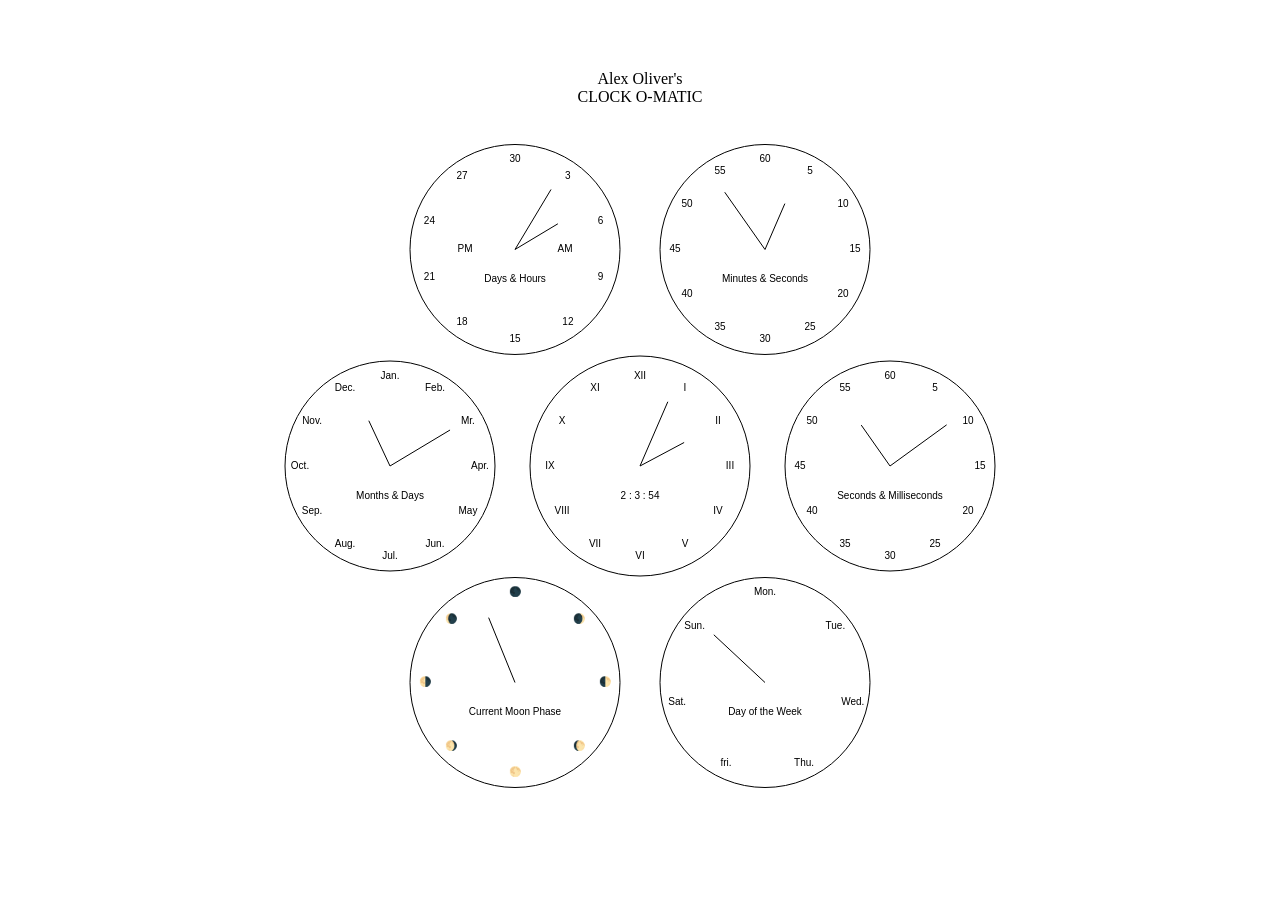
==== clock/index.html @ 111ed1f0 "Add clock display with moon phase functionality This HTML file implements a clock that displays the " ====
<!--

Alex Oliver, 2026
Display the 'time'

-->
<!DOCTYPE html><html>
<head>
<link rel="apple-touch-icon" sizes="180x180" href="favicon/apple-touch-icon.png">
<link rel="icon" type="image/png" sizes="32x32" href="favicon/favicon-32x32.png">
<link rel="icon" type="image/png" sizes="16x16" href="favicon/favicon-16x16.png">
<link rel="manifest" href="favicon/site.webmanifest">
<title>Alex Oliver's Clock O-Matic</title>
</head>
<body style="margin: 0; height: 100vh; display: flex; justify-content: center; align-items: center;">
    <div style="width: 800px; text-align: center;">
        Alex Oliver's<br>CLOCK O-MATIC
        <canvas width="720" height="720" id="canvas"></canvas>
    </div>
</body>
<script>
    const canvas = document.getElementById("canvas");
    const ctx = canvas.getContext("2d");

    ctx.textAlign = "center";
    ctx.textBaseline = "middle";

    const r = 90;
    const fr = 70;
    const sr = 50;
    const d = 250;

    function getMoonPhase(yer, month, day) {
        // https://gist.github.com/endel/dfe6bb2fbe679781948c

        var c = e = jd = b = 0;

        if (month < 3) {
            yer --;
            month += 12;
        }

        ++ month;

        c = 365.25*yer;
        e = 30.6*month;
        jd = c+e+day-694039.09;
        jd /= 29.5305882;
        b = parseInt(jd);
        jd -= b;
        b = jd*8; // b = Math.round(jd*8);

        if (b >= 8 ) {
            b = 0;
        }

        // 0 => New Moon
        // 1 => Waxing Crescent Moon
        // 2 => Qurter Moon
        // 3 => Waxing Gibbous Moon
        // 4 => Full Moon
        // 5 => Waning Gibbous Moon
        // 6 => Last Qurter Moon
        // 7 => Waning Crescent Moon
        
        return b;
    }

    function drawClock(x, y, fast, slow, type, name, size) {
        fast = (2*Math.PI)*fast-Math.PI/2;
        slow = (2*Math.PI)*slow-Math.PI/2;

        ctx.save();
        ctx.translate(x, y);

        // draw intervals
        if (type == 0) {
            for (let i = -2; i < 10; i ++) {
                const a = i*Math.PI/6;
                ctx.fillText(i+3, Math.cos(a)*r, Math.sin(a)*r);
            }
        } else if (type == 1) {
            for (let i = -2; i < 10; i ++) {
                const a = i*Math.PI/6;
                ctx.fillText((i+3)*5, Math.cos(a)*r, Math.sin(a)*r);
            }
        } else if (type == 2) {
            for (let i = -1.5; i < 8.5; i ++) {
                const a = i*Math.PI/5;
                ctx.fillText((i+2.5)*3, Math.cos(a)*r, Math.sin(a)*r);
            }

            ctx.fillText("PM", -50, 0);
            ctx.fillText("AM", 50, 0);
        } else if (type == 3) {
            const months = ["Apr.", "May", "Jun.", "Jul.", "Aug.", "Sep.", "Oct.", "Nov.", "Dec.", "Jan.", "Feb.", "Mr."];

            for (let i = 0; i < 12; i ++) {
                const a = i*Math.PI/6;
                ctx.fillText(months[i], Math.cos(a)*r, Math.sin(a)*r);
            }
        } else if (type == 4) {
            const roman = ["III", "IV", "V", "VI", "VII", "VIII", "IX", "X", "XI", "XII", "I", "II"];
            for (let i = 0; i < 12; i ++) {
                const a = i*Math.PI/6;
                ctx.fillText(roman[i], Math.cos(a)*r, Math.sin(a)*r);
            }
        } else if (type == 5) {
            const days = ["Mon.", "Tue.", "Wed.", "Thu.", "fri.", "Sat.", "Sun."];

            for (let i = 0; i < 7; i ++) {
                const a = (2*Math.PI*i/7)-Math.PI/2;
                ctx.fillText(days[i], Math.cos(a)*r, Math.sin(a)*r);
            }
        } else if (type == 6) {
            const phases = ["🌑", "🌒", "🌓", "🌔", "🌕", "🌖", "🌗", "🌘"];

            for (let i = 0; i < 8; i ++) {
                const a = (.25*Math.PI*i)-Math.PI/2;
                ctx.fillText(phases[i], Math.cos(a)*r, Math.sin(a)*r);
            }
        } else if (type == 7) {
            const seasons = ["Winter", "Spring", "Summer", "Autumn"];

            for (let i = 0; i < 4; i ++) {
                const a = (i*Math.PI/2)-Math.PI/2;
                ctx.fillText(seasons[i], Math.cos(a)*r, Math.sin(a)*r);
            }
        } else if (type == 8) {
            
        } else {
            for (let i = 0; i < 12; i ++) {
                const a = i*Math.PI/6;
                ctx.beginPath();
                ctx.rc(Math.cos(a)*r, Math.sin(a)*r, i%3 == 0?iR*1.75:iR, 0, Math.PI*2);
                ctx.fill();
            }
        }

        // draw name
        ctx.fillText(name, 0, 30);
        
        // draw fast hand
        if (fast != undefined) {
            ctx.beginPath();
            ctx.moveTo(0, 0);
            ctx.lineTo(Math.cos(fast)*fr, Math.sin(fast)*fr);
            ctx.stroke();
        }

        // draw slow hand
        if (slow != undefined) {
            ctx.beginPath();
            ctx.moveTo(0, 0);
            ctx.lineTo(Math.cos(slow)*sr, Math.sin(slow)*sr);
            ctx.stroke();
        }
        
        ctx.restore();
    }
    
    function main() {
        ctx.clearRect(0, 0, canvas.width, canvas.height);

        const date = new Date();

        const ms = date.getMilliseconds()/1000;
        const seconds = (date.getSeconds()+ms)/60;
        const minutes = (date.getMinutes()+seconds)/60;

        const hours = ((date.getHours() % 12)+minutes)/12;
        const fullHours = (date.getHours() + minutes) / 24;

        const dayOfWeek = (((date.getDay()+6)%7)+fullHours)/7;
        
        const daysInMonth = new Date(date.getFullYear(), date.getMonth()+1, 0).getDate();
        const days = ((date.getDate()-1)+fullHours)/daysInMonth;

        const months = (date.getMonth()+days)/12;

        const intervals = [[days, months, 3, "Months & Days"], [fullHours, days, 2, "Days & Hours"], [seconds, minutes, 1, "Minutes & Seconds"], [ms, seconds, 1, "Seconds & Milliseconds"], [dayOfWeek, undefined, 5, "Day of the Week"], [getMoonPhase(date.getFullYear(), date.getMonth()+1, date.getDate())/8, undefined, 6, "Current Moon Phase"]];

        ctx.beginPath();
        ctx.arc(canvas.width/2, canvas.height/2, r+20, 0, Math.PI*2);
        ctx.stroke();

        drawClock(
            canvas.width/2,
            canvas.height/2,
            minutes,
            hours,
            4,
            `${date.getHours()} : ${date.getMinutes()} : ${date.getSeconds()}`,
            1
        );

        for (let i = 0; i < 6; i ++) {
            const a = i*(1/3)*Math.PI;

            ctx.beginPath();
            ctx.arc(canvas.width/2-Math.cos(a)*d, canvas.height/2-Math.sin(a)*d, r+15, 0, Math.PI*2);
            ctx.stroke();
            
            drawClock(
                canvas.width/2-Math.cos(a)*d,
                canvas.height/2-Math.sin(a)*d,
                intervals[i][0],
                intervals[i][1],
                intervals[i][2],
                intervals[i][3],
                0
            );

        }

        /*
        drawClock(
            canvas.width/2,
            canvas.width*7.5,
            undefined,
            months,
            7,
            "Present Season"
        );
        */

        requestAnimationFrame(main);
    }

    main();
</script>
</body>
</html>
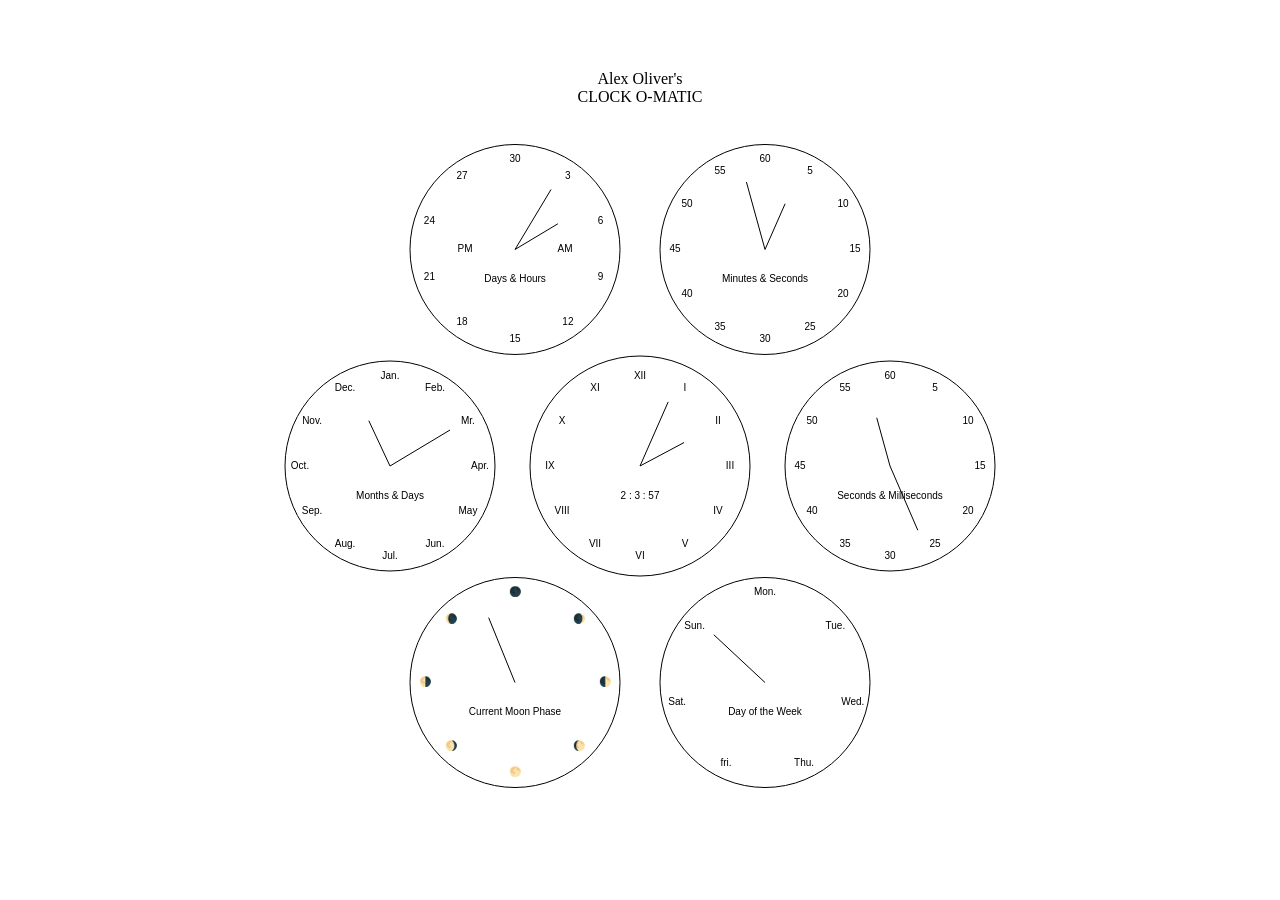
==== commit 230b4400: "Fix favicon links in index.html Updated favicon links to use relative paths." ====
--- a/clock/index.html
+++ b/clock/index.html
@@ -6,10 +6,10 @@
 -->
 <!DOCTYPE html><html>
 <head>
-<link rel="apple-touch-icon" sizes="180x180" href="favicon/apple-touch-icon.png">
-<link rel="icon" type="image/png" sizes="32x32" href="favicon/favicon-32x32.png">
-<link rel="icon" type="image/png" sizes="16x16" href="favicon/favicon-16x16.png">
-<link rel="manifest" href="favicon/site.webmanifest">
+<link rel="apple-touch-icon" sizes="180x180" href="./favicon/apple-touch-icon.png">
+<link rel="icon" type="image/png" sizes="32x32" href="./favicon/favicon-32x32.png">
+<link rel="icon" type="image/png" sizes="16x16" href="./favicon/favicon-16x16.png">
+<link rel="manifest" href="./favicon/site.webmanifest">
 <title>Alex Oliver's Clock O-Matic</title>
 </head>
 <body style="margin: 0; height: 100vh; display: flex; justify-content: center; align-items: center;">
